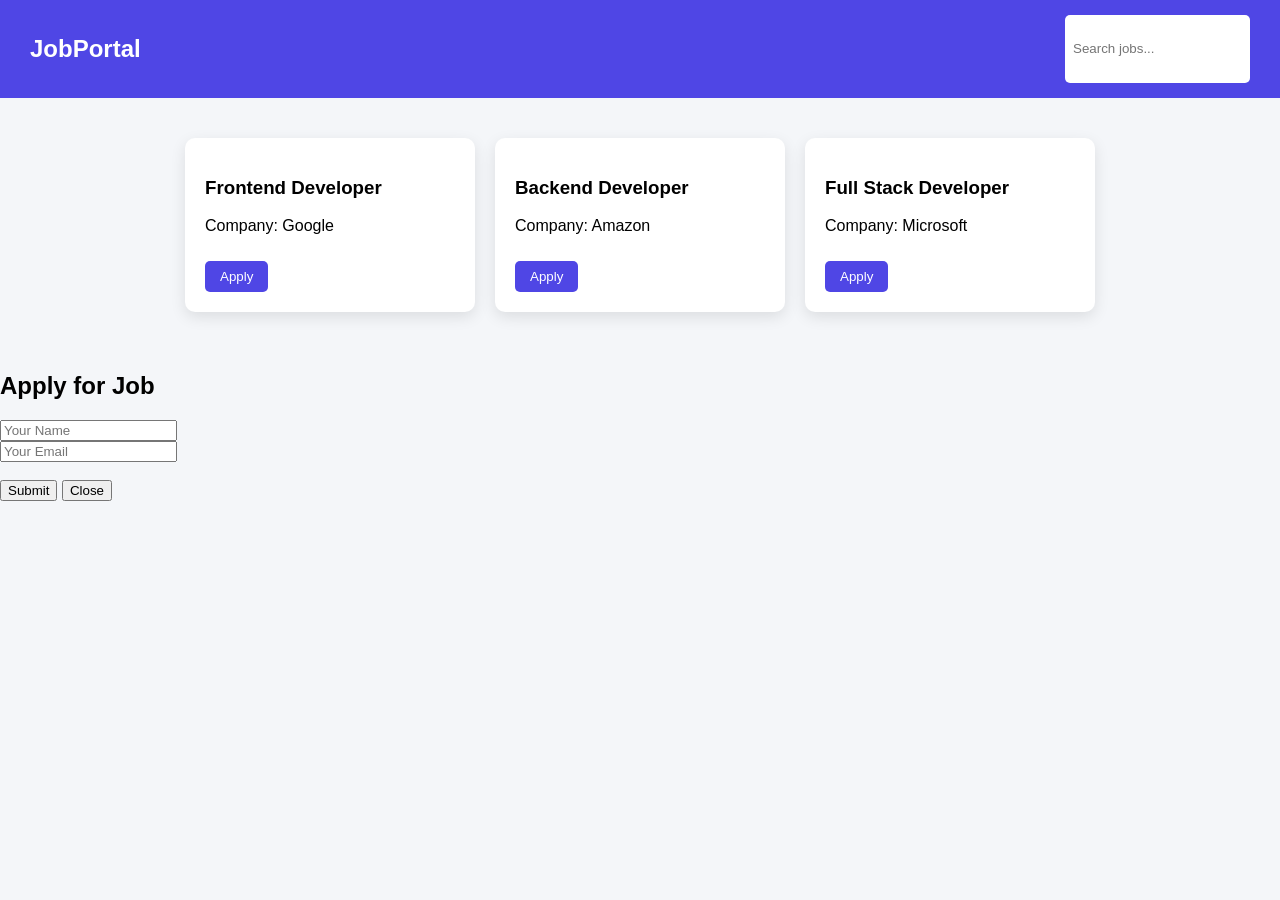
==== index.html @ 3ef7eb4f "Add files via upload" ====
<!DOCTYPE html>
<html lang="en">
<head>
<meta charset="UTF-8">
<meta name="viewport" content="width=device-width, initial-scale=1.0">
<title>Job Portal</title>
<link rel="stylesheet" href="style.css">
</head>

<body>

<!-- NAVBAR -->
<nav class="navbar">
    <h2>JobPortal</h2>
    <input type="text" id="search" placeholder="Search jobs...">
</nav>

<!-- JOB LIST -->
<section class="jobs" id="jobList">

    <div class="job-card">
        <h3>Frontend Developer</h3>
        <p>Company: Google</p>
        <button onclick="openPopup()">Apply</button>
    </div>

    <div class="job-card">
        <h3>Backend Developer</h3>
        <p>Company: Amazon</p>
        <button onclick="openPopup()">Apply</button>
    </div>

    <div class="job-card">
        <h3>Full Stack Developer</h3>
        <p>Company: Microsoft</p>
        <button onclick="openPopup()">Apply</button>
    </div>

</section>

<!-- POPUP -->
<div id="popup" class="popup">
    <div class="popup-content">
        <h2>Apply for Job</h2>
        <input type="text" placeholder="Your Name"><br>
        <input type="email" placeholder="Your Email"><br><br>
        <button onclick="submitForm()">Submit</button>
        <button onclick="closePopup()">Close</button>
    </div>
</div>

<script src="script.js"></script>
</body>
</html>
---- style.css ----
body {
    margin: 0;
    font-family: Arial, sans-serif;
    background: #f4f6f9;
}

/* NAVBAR */
.navbar {
    display: flex;
    justify-content: space-between;
    padding: 15px 30px;
    background: #4F46E5;
    color: white;
}

.navbar input {
    padding: 8px;
    border-radius: 5px;
    border: none;
}

/* JOB SECTION */
.jobs {
    display: flex;
    flex-wrap: wrap;
    justify-content: center;
    padding: 40px;
    gap: 20px;
}

/* JOB CARD */
.job-card {
    background: white;
    padding: 20px;
    width: 250px;
    border-radius: 10px;
    box-shadow: 0 5px 15px rgba(0,0,0,0.1);
    transition: 0.3s;
}

.job-card:hover {
    transform: translateY(-8px);
}

/* BUTTON */
.job-card button {
    margin-top: 10px;
    padding: 8px 15px;
    border: none;
    background: #4F46E5;
    color: white;
    border-radius: 5px;
    cursor: pointer;
}

.job-card button:hover {
    background: #3730a3;
}
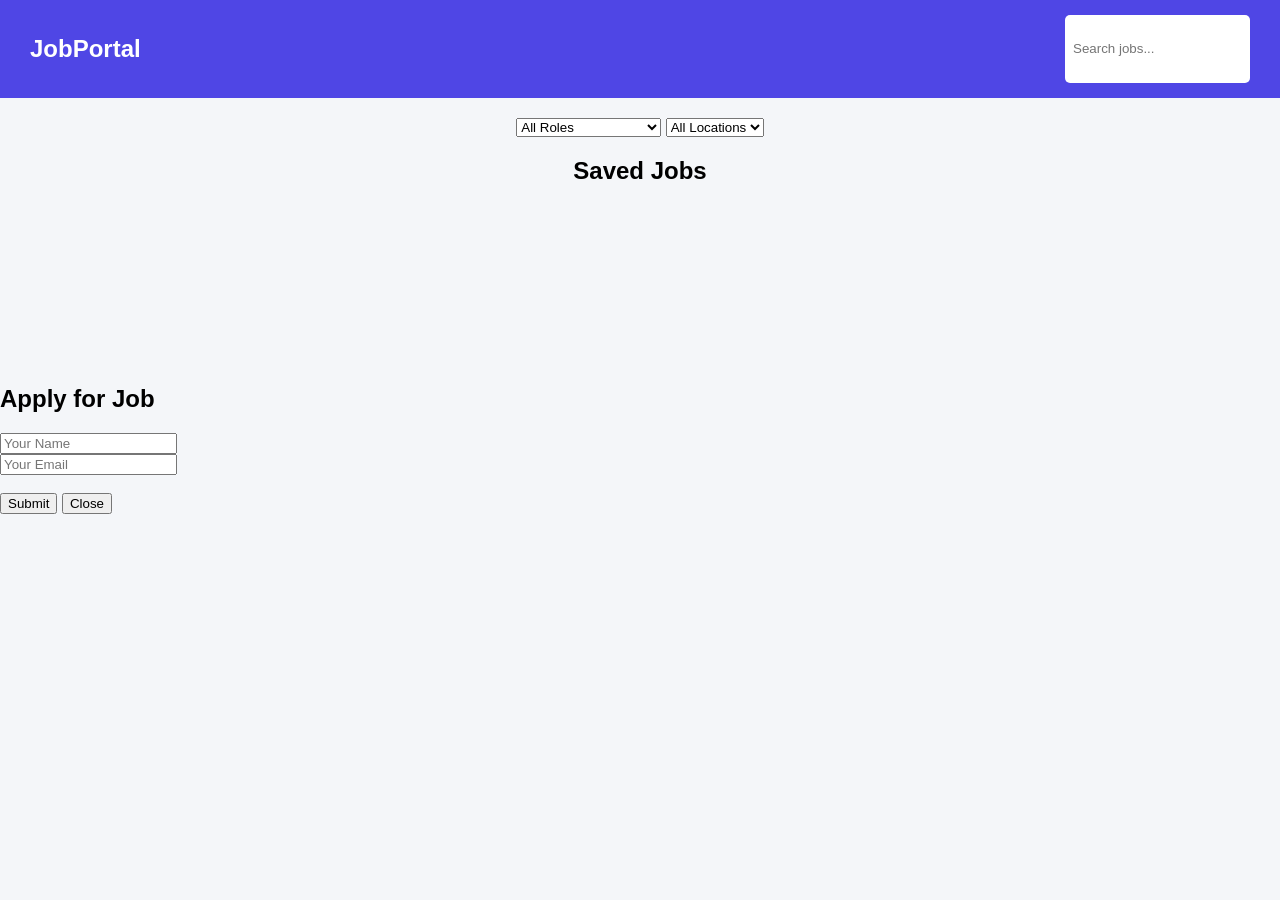
==== commit 0c86719d: "Update index.html" ====
--- a/index.html
+++ b/index.html
@@ -15,30 +15,34 @@
     <input type="text" id="search" placeholder="Search jobs...">
 </nav>
 
+<!-- FILTERS -->
+<div class="filters" style="text-align:center; margin: 20px;">
+    <select id="roleFilter">
+        <option value="">All Roles</option>
+        <option value="Frontend Developer">Frontend Developer</option>
+        <option value="Backend Developer">Backend Developer</option>
+        <option value="Full Stack Developer">Full Stack Developer</option>
+        <option value="UI/UX Designer">UI/UX Designer</option>
+        <option value="Data Scientist">Data Scientist</option>
+    </select>
+
+    <select id="locationFilter">
+        <option value="">All Locations</option>
+        <option value="Bangalore">Bangalore</option>
+        <option value="Hyderabad">Hyderabad</option>
+        <option value="Pune">Pune</option>
+        <option value="Mumbai">Mumbai</option>
+    </select>
+</div>
+
+<!-- SAVED JOBS -->
+<h2 style="text-align:center;">Saved Jobs</h2>
+<section class="jobs" id="savedJobs"></section>
+
 <!-- JOB LIST -->
-<section class="jobs" id="jobList">
+<section class="jobs" id="jobList"></section>
 
-    <div class="job-card">
-        <h3>Frontend Developer</h3>
-        <p>Company: Google</p>
-        <button onclick="openPopup()">Apply</button>
-    </div>
-
-    <div class="job-card">
-        <h3>Backend Developer</h3>
-        <p>Company: Amazon</p>
-        <button onclick="openPopup()">Apply</button>
-    </div>
-
-    <div class="job-card">
-        <h3>Full Stack Developer</h3>
-        <p>Company: Microsoft</p>
-        <button onclick="openPopup()">Apply</button>
-    </div>
-
-</section>
-
-<!-- POPUP -->
+<!-- APPLY POPUP -->
 <div id="popup" class="popup">
     <div class="popup-content">
         <h2>Apply for Job</h2>
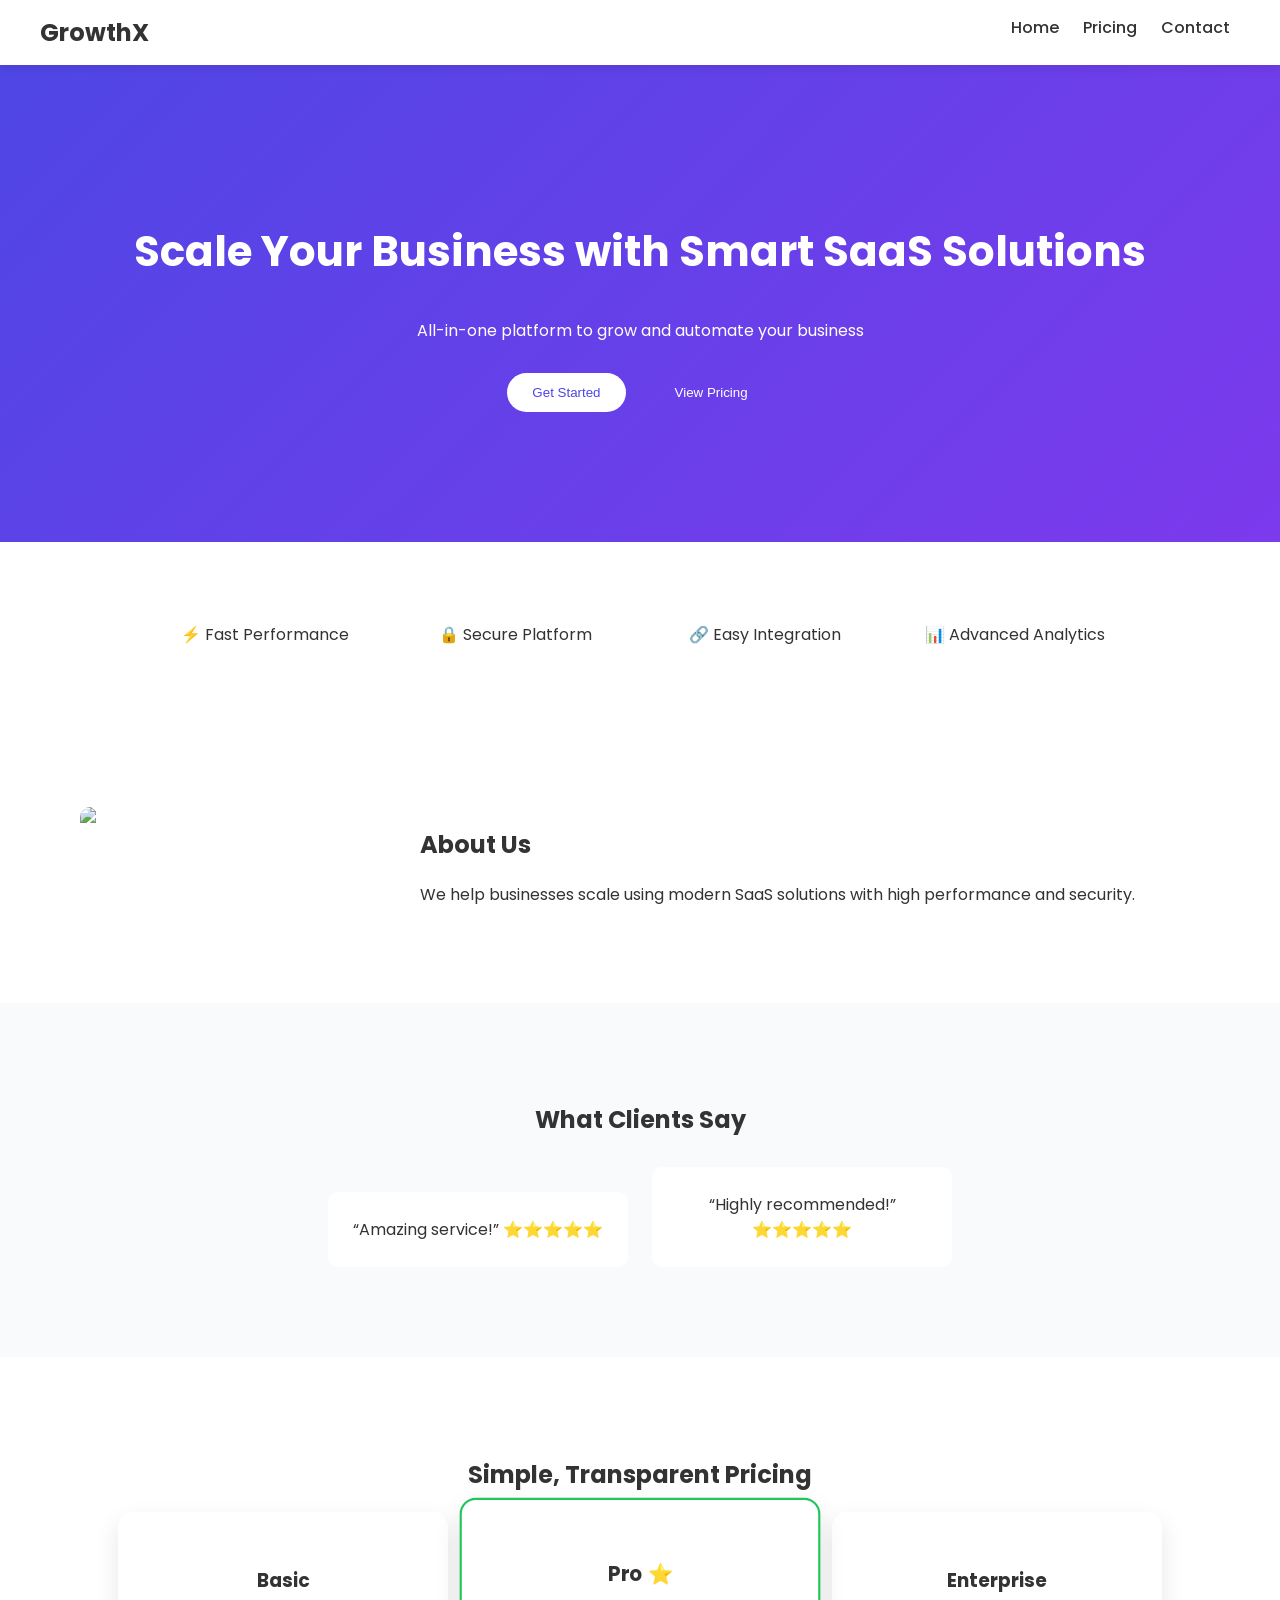
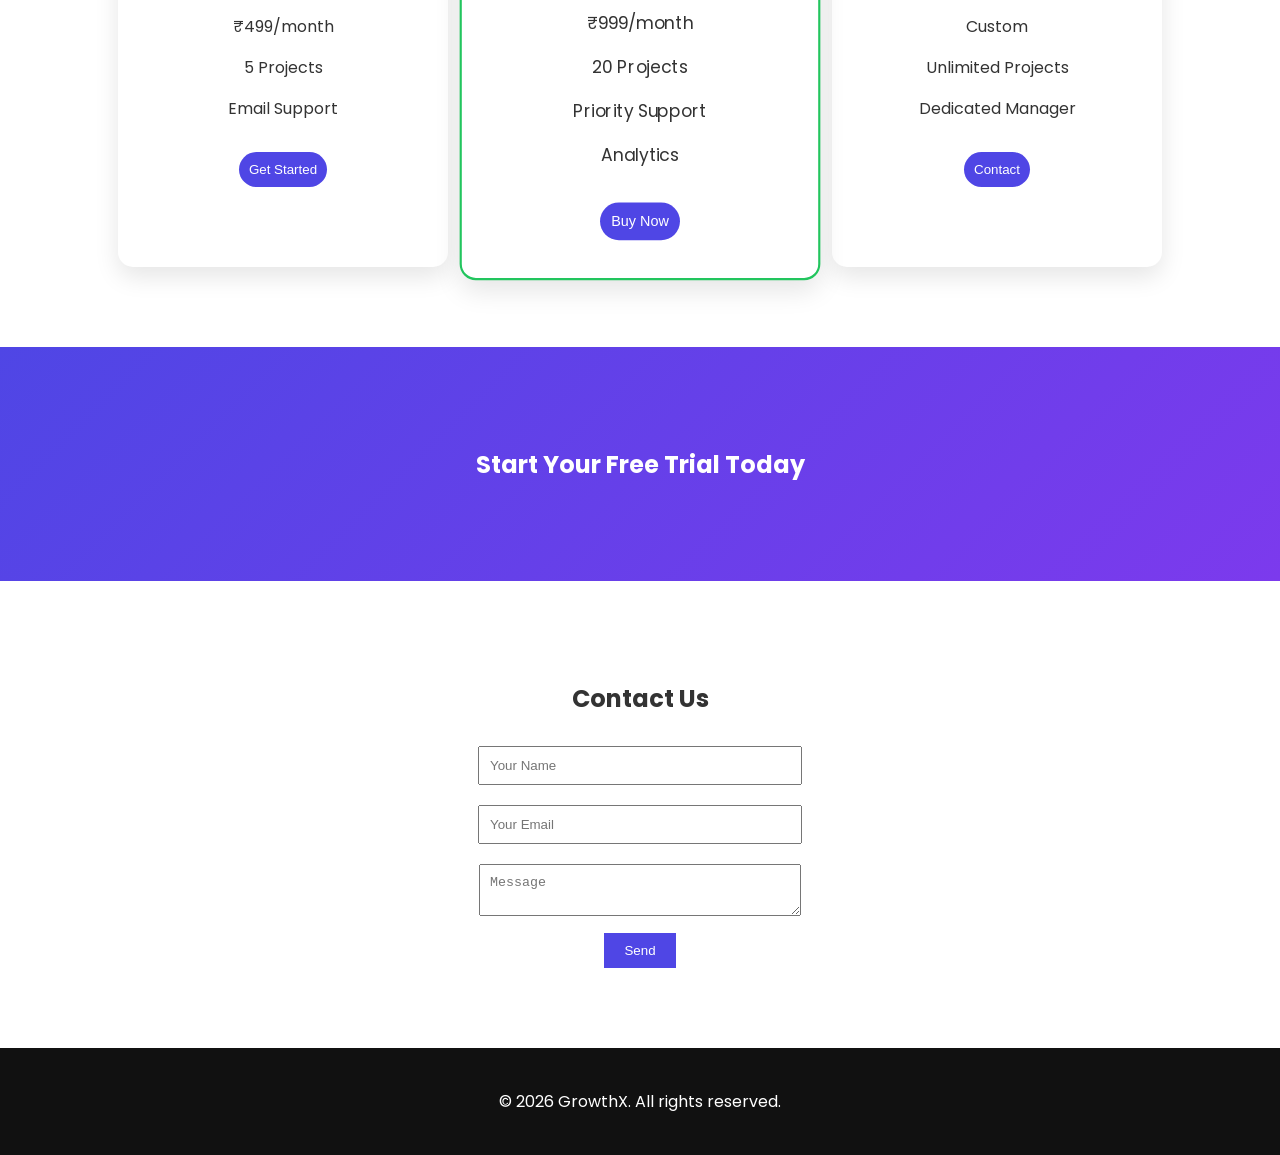
==== commit d2b9ddb6: "Initial commit - dynamic job portal" ====
--- a/index.html
+++ b/index.html
@@ -1,58 +1,313 @@
-<!DOCTYPE html>
-<html lang="en">
-<head>
-<meta charset="UTF-8">
-<meta name="viewport" content="width=device-width, initial-scale=1.0">
-<title>Job Portal</title>
-<link rel="stylesheet" href="style.css">
-</head>
-
-<body>
-
-<!-- NAVBAR -->
-<nav class="navbar">
-    <h2>JobPortal</h2>
-    <input type="text" id="search" placeholder="Search jobs...">
-</nav>
-
-<!-- FILTERS -->
-<div class="filters" style="text-align:center; margin: 20px;">
-    <select id="roleFilter">
-        <option value="">All Roles</option>
-        <option value="Frontend Developer">Frontend Developer</option>
-        <option value="Backend Developer">Backend Developer</option>
-        <option value="Full Stack Developer">Full Stack Developer</option>
-        <option value="UI/UX Designer">UI/UX Designer</option>
-        <option value="Data Scientist">Data Scientist</option>
-    </select>
-
-    <select id="locationFilter">
-        <option value="">All Locations</option>
-        <option value="Bangalore">Bangalore</option>
-        <option value="Hyderabad">Hyderabad</option>
-        <option value="Pune">Pune</option>
-        <option value="Mumbai">Mumbai</option>
-    </select>
-</div>
-
-<!-- SAVED JOBS -->
-<h2 style="text-align:center;">Saved Jobs</h2>
-<section class="jobs" id="savedJobs"></section>
-
-<!-- JOB LIST -->
-<section class="jobs" id="jobList"></section>
-
-<!-- APPLY POPUP -->
-<div id="popup" class="popup">
-    <div class="popup-content">
-        <h2>Apply for Job</h2>
-        <input type="text" placeholder="Your Name"><br>
-        <input type="email" placeholder="Your Email"><br><br>
-        <button onclick="submitForm()">Submit</button>
-        <button onclick="closePopup()">Close</button>
-    </div>
-</div>
-
-<script src="script.js"></script>
-</body>
-</html>
+<!DOCTYPE html>
+<html lang="en">
+<head>
+<meta charset="UTF-8">
+<meta name="viewport" content="width=device-width, initial-scale=1.0">
+<title>GrowthX SaaS</title>
+
+<link href="https://fonts.googleapis.com/css2?family=Poppins:wght@300;500;700&display=swap" rel="stylesheet">
+
+<style>
+body {
+    margin: 0;
+    font-family: 'Poppins', sans-serif;
+    color: #333;
+    scroll-behavior: smooth;
+}
+
+/* NAVBAR */
+.navbar {
+    position: sticky;
+    top: 0;
+    background: white;
+    display: flex;
+    justify-content: space-between;
+    padding: 15px 40px;
+    box-shadow: 0 2px 10px rgba(0,0,0,0.1);
+    z-index: 1000;
+}
+.navbar h2 {
+    margin: 0;
+}
+.navbar a {
+    margin: 0 10px;
+    text-decoration: none;
+    color: #333;
+    font-weight: 500;
+}
+.navbar a:hover {
+    color: #4F46E5;
+}
+
+/* HERO */
+.hero {
+    background: linear-gradient(135deg, #4F46E5, #7C3AED);
+    color: white;
+    text-align: center;
+    padding: 120px 20px;
+}
+.hero h1 {
+    font-size: 42px;
+}
+.hero p {
+    margin: 20px 0;
+}
+.hero button {
+    margin: 10px;
+    padding: 12px 25px;
+    border-radius: 30px;
+    border: none;
+    cursor: pointer;
+    transition: 0.3s;
+}
+.btn-primary {
+    background: white;
+    color: #4F46E5;
+}
+.btn-primary:hover {
+    transform: scale(1.1);
+}
+.btn-secondary {
+    background: transparent;
+    border: 1px solid white;
+    color: white;
+}
+.btn-secondary:hover {
+    background: white;
+    color: #4F46E5;
+}
+
+/* FEATURES */
+.features {
+    display: flex;
+    justify-content: center;
+    gap: 30px;
+    padding: 80px;
+    flex-wrap: wrap;
+}
+.feature-box {
+    width: 220px;
+    text-align: center;
+    transition: 0.3s;
+}
+.feature-box:hover {
+    transform: translateY(-10px);
+}
+
+/* ABOUT */
+.about {
+    display: flex;
+    padding: 80px;
+    gap: 40px;
+    flex-wrap: wrap;
+}
+.about img {
+    width: 300px;
+    border-radius: 10px;
+}
+
+/* TESTIMONIAL */
+.testimonials {
+    background: #f9fafb;
+    padding: 80px;
+    text-align: center;
+}
+.testimonial-card {
+    background: white;
+    padding: 25px;
+    margin: 10px;
+    display: inline-block;
+    width: 250px;
+    border-radius: 10px;
+    transition: 0.3s;
+}
+.testimonial-card:hover {
+    transform: scale(1.05);
+}
+
+/* PRICING */
+.pricing {
+    text-align: center;
+    padding: 80px;
+}
+.pricing-cards {
+    display: flex;
+    justify-content: center;
+    gap: 25px;
+    flex-wrap: wrap;
+}
+.card {
+    background: white;
+    padding: 35px;
+    border-radius: 15px;
+    width: 260px;
+    box-shadow: 0 10px 25px rgba(0,0,0,0.1);
+    transition: 0.3s;
+}
+.card:hover {
+    transform: translateY(-10px);
+}
+.popular {
+    border: 2px solid #22c55e;
+    transform: scale(1.08);
+}
+.card button {
+    margin-top: 15px;
+    padding: 10px;
+    border: none;
+    background: #4F46E5;
+    color: white;
+    border-radius: 20px;
+    cursor: pointer;
+}
+.card button:hover {
+    background: #3730a3;
+}
+
+/* CTA */
+.cta {
+    background: linear-gradient(135deg, #4F46E5, #7C3AED);
+    color: white;
+    text-align: center;
+    padding: 80px;
+}
+
+/* CONTACT */
+.contact {
+    text-align: center;
+    padding: 80px;
+}
+.contact input, .contact textarea {
+    width: 300px;
+    padding: 10px;
+    margin: 10px;
+}
+.contact button {
+    padding: 10px 20px;
+    background: #4F46E5;
+    color: white;
+    border: none;
+}
+
+/* FOOTER */
+footer {
+    background: #111;
+    color: white;
+    text-align: center;
+    padding: 25px;
+}
+
+/* MOBILE */
+@media(max-width:768px) {
+    .hero h1 { font-size: 28px; }
+    .features, .about, .pricing-cards {
+        flex-direction: column;
+        align-items: center;
+    }
+}
+</style>
+</head>
+
+<body>
+
+<!-- NAVBAR -->
+<nav class="navbar">
+    <h2>GrowthX</h2>
+    <div>
+        <a href="#">Home</a>
+        <a href="#pricing">Pricing</a>
+        <a href="#contact">Contact</a>
+    </div>
+</nav>
+
+<!-- HERO -->
+<section class="hero">
+    <h1>Scale Your Business with Smart SaaS Solutions</h1>
+    <p>All-in-one platform to grow and automate your business</p>
+    <button class="btn-primary">Get Started</button>
+    <button class="btn-secondary" onclick="scrollToPricing()">View Pricing</button>
+</section>
+
+<!-- FEATURES -->
+<section class="features">
+    <div class="feature-box">⚡ Fast Performance</div>
+    <div class="feature-box">🔒 Secure Platform</div>
+    <div class="feature-box">🔗 Easy Integration</div>
+    <div class="feature-box">📊 Advanced Analytics</div>
+</section>
+
+<!-- ABOUT -->
+<section class="about">
+    <img src="https://via.placeholder.com/300">
+    <div>
+        <h2>About Us</h2>
+        <p>We help businesses scale using modern SaaS solutions with high performance and security.</p>
+    </div>
+</section>
+
+<!-- TESTIMONIAL -->
+<section class="testimonials">
+    <h2>What Clients Say</h2>
+    <div class="testimonial-card">“Amazing service!” ⭐⭐⭐⭐⭐</div>
+    <div class="testimonial-card">“Highly recommended!” ⭐⭐⭐⭐⭐</div>
+</section>
+
+<!-- PRICING -->
+<section class="pricing" id="pricing">
+    <h2>Simple, Transparent Pricing</h2>
+
+    <div class="pricing-cards">
+        <div class="card">
+            <h3>Basic</h3>
+            <p>₹499/month</p>
+            <p>5 Projects</p>
+            <p>Email Support</p>
+            <button>Get Started</button>
+        </div>
+
+        <div class="card popular">
+            <h3>Pro ⭐</h3>
+            <p>₹999/month</p>
+            <p>20 Projects</p>
+            <p>Priority Support</p>
+            <p>Analytics</p>
+            <button>Buy Now</button>
+        </div>
+
+        <div class="card">
+            <h3>Enterprise</h3>
+            <p>Custom</p>
+            <p>Unlimited Projects</p>
+            <p>Dedicated Manager</p>
+            <button>Contact</button>
+        </div>
+    </div>
+</section>
+
+<!-- CTA -->
+<section class="cta">
+    <h2>Start Your Free Trial Today</h2>
+</section>
+
+<!-- CONTACT -->
+<section class="contact" id="contact">
+    <h2>Contact Us</h2>
+    <input type="text" placeholder="Your Name"><br>
+    <input type="email" placeholder="Your Email"><br>
+    <textarea placeholder="Message"></textarea><br>
+    <button>Send</button>
+</section>
+
+<!-- FOOTER -->
+<footer>
+    <p>© 2026 GrowthX. All rights reserved.</p>
+</footer>
+
+<script>
+function scrollToPricing() {
+    document.getElementById("pricing").scrollIntoView({ behavior: "smooth" });
+}
+</script>
+
+</body>
+</html>
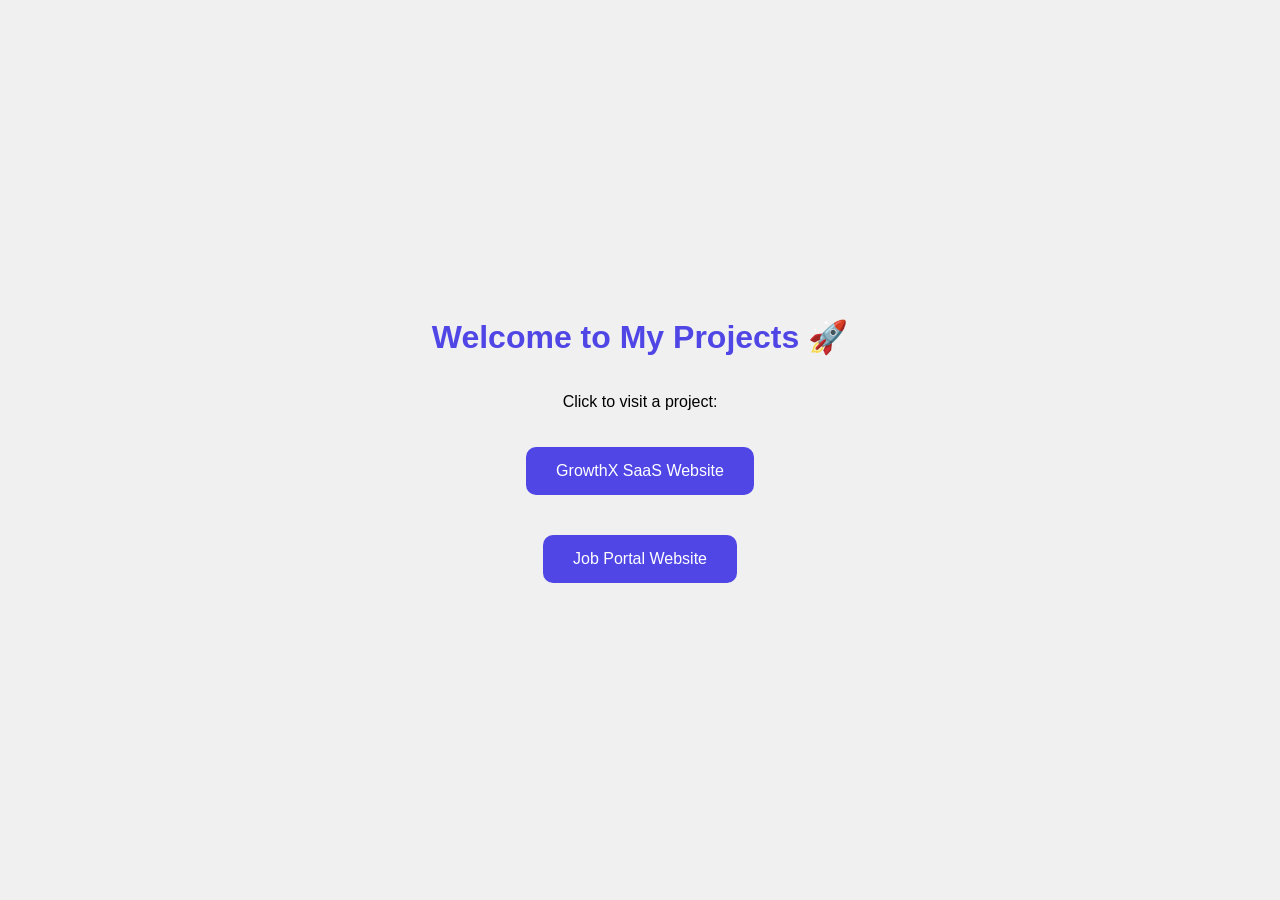
==== commit 1dd58455: "Add fully updated SaaS and Job Portal websites" ====
--- a/index.html
+++ b/index.html
@@ -3,311 +3,40 @@
 <head>
 <meta charset="UTF-8">
 <meta name="viewport" content="width=device-width, initial-scale=1.0">
-<title>GrowthX SaaS</title>
-
-<link href="https://fonts.googleapis.com/css2?family=Poppins:wght@300;500;700&display=swap" rel="stylesheet">
-
+<title>My Projects</title>
 <style>
 body {
+    font-family: 'Poppins', sans-serif;
+    display: flex;
+    flex-direction: column;
+    justify-content: center;
+    align-items: center;
+    height: 100vh;
     margin: 0;
-    font-family: 'Poppins', sans-serif;
-    color: #333;
-    scroll-behavior: smooth;
-}
-
-/* NAVBAR */
-.navbar {
-    position: sticky;
-    top: 0;
-    background: white;
-    display: flex;
-    justify-content: space-between;
-    padding: 15px 40px;
-    box-shadow: 0 2px 10px rgba(0,0,0,0.1);
-    z-index: 1000;
-}
-.navbar h2 {
-    margin: 0;
-}
-.navbar a {
-    margin: 0 10px;
-    text-decoration: none;
-    color: #333;
-    font-weight: 500;
-}
-.navbar a:hover {
-    color: #4F46E5;
-}
-
-/* HERO */
-.hero {
-    background: linear-gradient(135deg, #4F46E5, #7C3AED);
-    color: white;
-    text-align: center;
-    padding: 120px 20px;
-}
-.hero h1 {
-    font-size: 42px;
-}
-.hero p {
-    margin: 20px 0;
-}
-.hero button {
-    margin: 10px;
-    padding: 12px 25px;
-    border-radius: 30px;
-    border: none;
-    cursor: pointer;
-    transition: 0.3s;
-}
-.btn-primary {
-    background: white;
-    color: #4F46E5;
-}
-.btn-primary:hover {
-    transform: scale(1.1);
-}
-.btn-secondary {
-    background: transparent;
-    border: 1px solid white;
-    color: white;
-}
-.btn-secondary:hover {
-    background: white;
-    color: #4F46E5;
-}
-
-/* FEATURES */
-.features {
-    display: flex;
-    justify-content: center;
-    gap: 30px;
-    padding: 80px;
-    flex-wrap: wrap;
-}
-.feature-box {
-    width: 220px;
-    text-align: center;
-    transition: 0.3s;
-}
-.feature-box:hover {
-    transform: translateY(-10px);
-}
-
-/* ABOUT */
-.about {
-    display: flex;
-    padding: 80px;
-    gap: 40px;
-    flex-wrap: wrap;
-}
-.about img {
-    width: 300px;
-    border-radius: 10px;
-}
-
-/* TESTIMONIAL */
-.testimonials {
-    background: #f9fafb;
-    padding: 80px;
+    background: #f0f0f0;
     text-align: center;
 }
-.testimonial-card {
-    background: white;
-    padding: 25px;
-    margin: 10px;
+h1 { color: #4F46E5; }
+a {
     display: inline-block;
-    width: 250px;
+    margin: 20px;
+    padding: 15px 30px;
+    text-decoration: none;
+    color: white;
+    background: #4F46E5;
     border-radius: 10px;
     transition: 0.3s;
 }
-.testimonial-card:hover {
-    transform: scale(1.05);
-}
-
-/* PRICING */
-.pricing {
-    text-align: center;
-    padding: 80px;
-}
-.pricing-cards {
-    display: flex;
-    justify-content: center;
-    gap: 25px;
-    flex-wrap: wrap;
-}
-.card {
-    background: white;
-    padding: 35px;
-    border-radius: 15px;
-    width: 260px;
-    box-shadow: 0 10px 25px rgba(0,0,0,0.1);
-    transition: 0.3s;
-}
-.card:hover {
-    transform: translateY(-10px);
-}
-.popular {
-    border: 2px solid #22c55e;
-    transform: scale(1.08);
-}
-.card button {
-    margin-top: 15px;
-    padding: 10px;
-    border: none;
-    background: #4F46E5;
-    color: white;
-    border-radius: 20px;
-    cursor: pointer;
-}
-.card button:hover {
-    background: #3730a3;
-}
-
-/* CTA */
-.cta {
-    background: linear-gradient(135deg, #4F46E5, #7C3AED);
-    color: white;
-    text-align: center;
-    padding: 80px;
-}
-
-/* CONTACT */
-.contact {
-    text-align: center;
-    padding: 80px;
-}
-.contact input, .contact textarea {
-    width: 300px;
-    padding: 10px;
-    margin: 10px;
-}
-.contact button {
-    padding: 10px 20px;
-    background: #4F46E5;
-    color: white;
-    border: none;
-}
-
-/* FOOTER */
-footer {
-    background: #111;
-    color: white;
-    text-align: center;
-    padding: 25px;
-}
-
-/* MOBILE */
-@media(max-width:768px) {
-    .hero h1 { font-size: 28px; }
-    .features, .about, .pricing-cards {
-        flex-direction: column;
-        align-items: center;
-    }
-}
+a:hover { background: #7C3AED; }
 </style>
 </head>
-
 <body>
 
-<!-- NAVBAR -->
-<nav class="navbar">
-    <h2>GrowthX</h2>
-    <div>
-        <a href="#">Home</a>
-        <a href="#pricing">Pricing</a>
-        <a href="#contact">Contact</a>
-    </div>
-</nav>
+<h1>Welcome to My Projects 🚀</h1>
+<p>Click to visit a project:</p>
 
-<!-- HERO -->
-<section class="hero">
-    <h1>Scale Your Business with Smart SaaS Solutions</h1>
-    <p>All-in-one platform to grow and automate your business</p>
-    <button class="btn-primary">Get Started</button>
-    <button class="btn-secondary" onclick="scrollToPricing()">View Pricing</button>
-</section>
-
-<!-- FEATURES -->
-<section class="features">
-    <div class="feature-box">⚡ Fast Performance</div>
-    <div class="feature-box">🔒 Secure Platform</div>
-    <div class="feature-box">🔗 Easy Integration</div>
-    <div class="feature-box">📊 Advanced Analytics</div>
-</section>
-
-<!-- ABOUT -->
-<section class="about">
-    <img src="https://via.placeholder.com/300">
-    <div>
-        <h2>About Us</h2>
-        <p>We help businesses scale using modern SaaS solutions with high performance and security.</p>
-    </div>
-</section>
-
-<!-- TESTIMONIAL -->
-<section class="testimonials">
-    <h2>What Clients Say</h2>
-    <div class="testimonial-card">“Amazing service!” ⭐⭐⭐⭐⭐</div>
-    <div class="testimonial-card">“Highly recommended!” ⭐⭐⭐⭐⭐</div>
-</section>
-
-<!-- PRICING -->
-<section class="pricing" id="pricing">
-    <h2>Simple, Transparent Pricing</h2>
-
-    <div class="pricing-cards">
-        <div class="card">
-            <h3>Basic</h3>
-            <p>₹499/month</p>
-            <p>5 Projects</p>
-            <p>Email Support</p>
-            <button>Get Started</button>
-        </div>
-
-        <div class="card popular">
-            <h3>Pro ⭐</h3>
-            <p>₹999/month</p>
-            <p>20 Projects</p>
-            <p>Priority Support</p>
-            <p>Analytics</p>
-            <button>Buy Now</button>
-        </div>
-
-        <div class="card">
-            <h3>Enterprise</h3>
-            <p>Custom</p>
-            <p>Unlimited Projects</p>
-            <p>Dedicated Manager</p>
-            <button>Contact</button>
-        </div>
-    </div>
-</section>
-
-<!-- CTA -->
-<section class="cta">
-    <h2>Start Your Free Trial Today</h2>
-</section>
-
-<!-- CONTACT -->
-<section class="contact" id="contact">
-    <h2>Contact Us</h2>
-    <input type="text" placeholder="Your Name"><br>
-    <input type="email" placeholder="Your Email"><br>
-    <textarea placeholder="Message"></textarea><br>
-    <button>Send</button>
-</section>
-
-<!-- FOOTER -->
-<footer>
-    <p>© 2026 GrowthX. All rights reserved.</p>
-</footer>
-
-<script>
-function scrollToPricing() {
-    document.getElementById("pricing").scrollIntoView({ behavior: "smooth" });
-}
-</script>
+<a href="growthx-saas-website/index.html" target="_blank">GrowthX SaaS Website</a>
+<a href="job-portal/index.html" target="_blank">Job Portal Website</a>
 
 </body>
 </html>
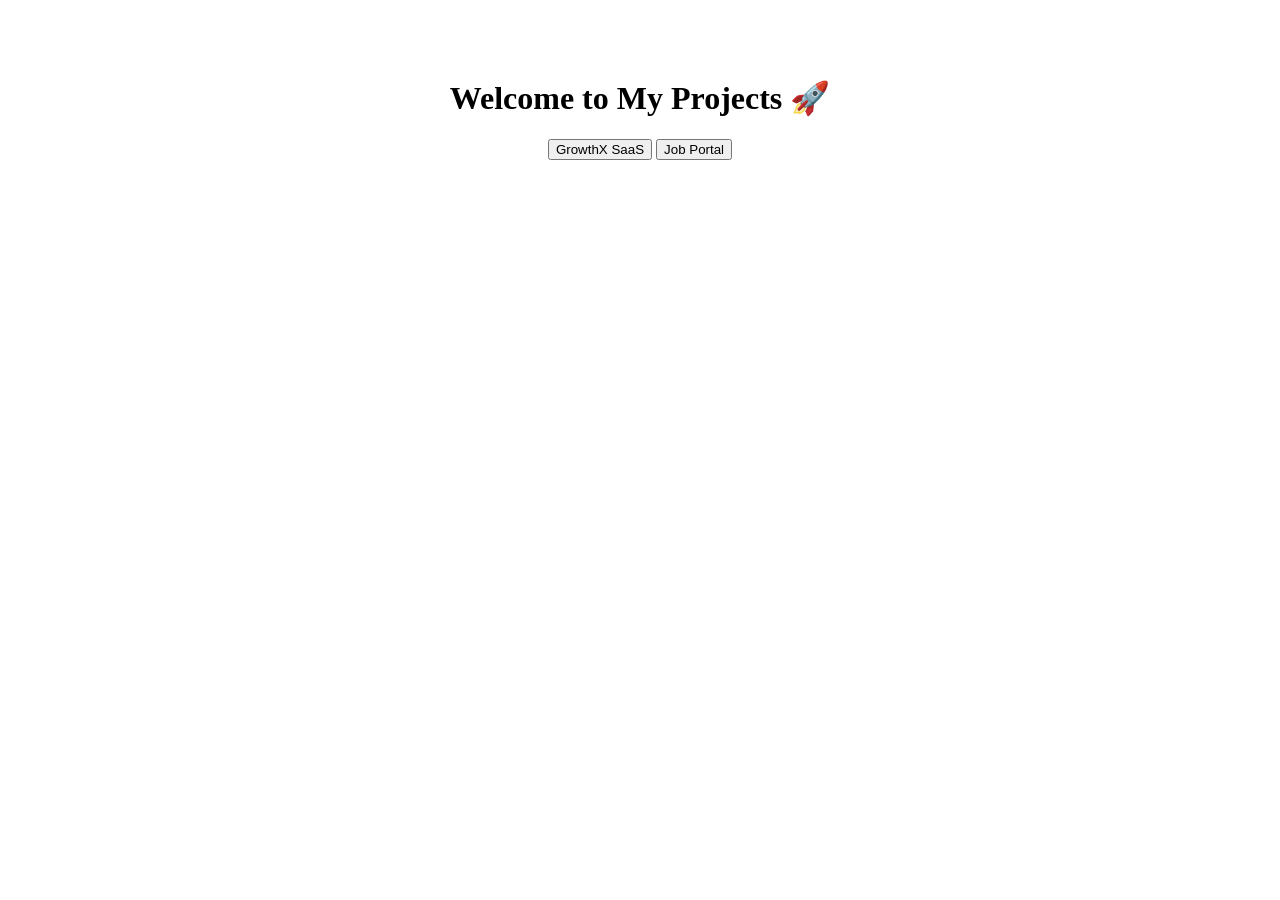
==== commit 81930a19: "Initial commit - full project" ====
--- a/index.html
+++ b/index.html
@@ -1,42 +1,14 @@
 <!DOCTYPE html>
 <html lang="en">
 <head>
-<meta charset="UTF-8">
-<meta name="viewport" content="width=device-width, initial-scale=1.0">
-<title>My Projects</title>
-<style>
-body {
-    font-family: 'Poppins', sans-serif;
-    display: flex;
-    flex-direction: column;
-    justify-content: center;
-    align-items: center;
-    height: 100vh;
-    margin: 0;
-    background: #f0f0f0;
-    text-align: center;
-}
-h1 { color: #4F46E5; }
-a {
-    display: inline-block;
-    margin: 20px;
-    padding: 15px 30px;
-    text-decoration: none;
-    color: white;
-    background: #4F46E5;
-    border-radius: 10px;
-    transition: 0.3s;
-}
-a:hover { background: #7C3AED; }
-</style>
+    <meta charset="UTF-8">
+    <meta name="viewport" content="width=device-width, initial-scale=1.0">
+    <title>Gopi Projects</title>
+    <link rel="stylesheet" href="style.css">
 </head>
-<body>
-
-<h1>Welcome to My Projects 🚀</h1>
-<p>Click to visit a project:</p>
-
-<a href="growthx-saas-website/index.html" target="_blank">GrowthX SaaS Website</a>
-<a href="job-portal/index.html" target="_blank">Job Portal Website</a>
-
+<body style="text-align:center; padding:50px;">
+    <h1>Welcome to My Projects 🚀</h1>
+    <a href="growthx/index.html"><button>GrowthX SaaS</button></a>
+    <a href="job-portal/index.html"><button>Job Portal</button></a>
 </body>
 </html>
